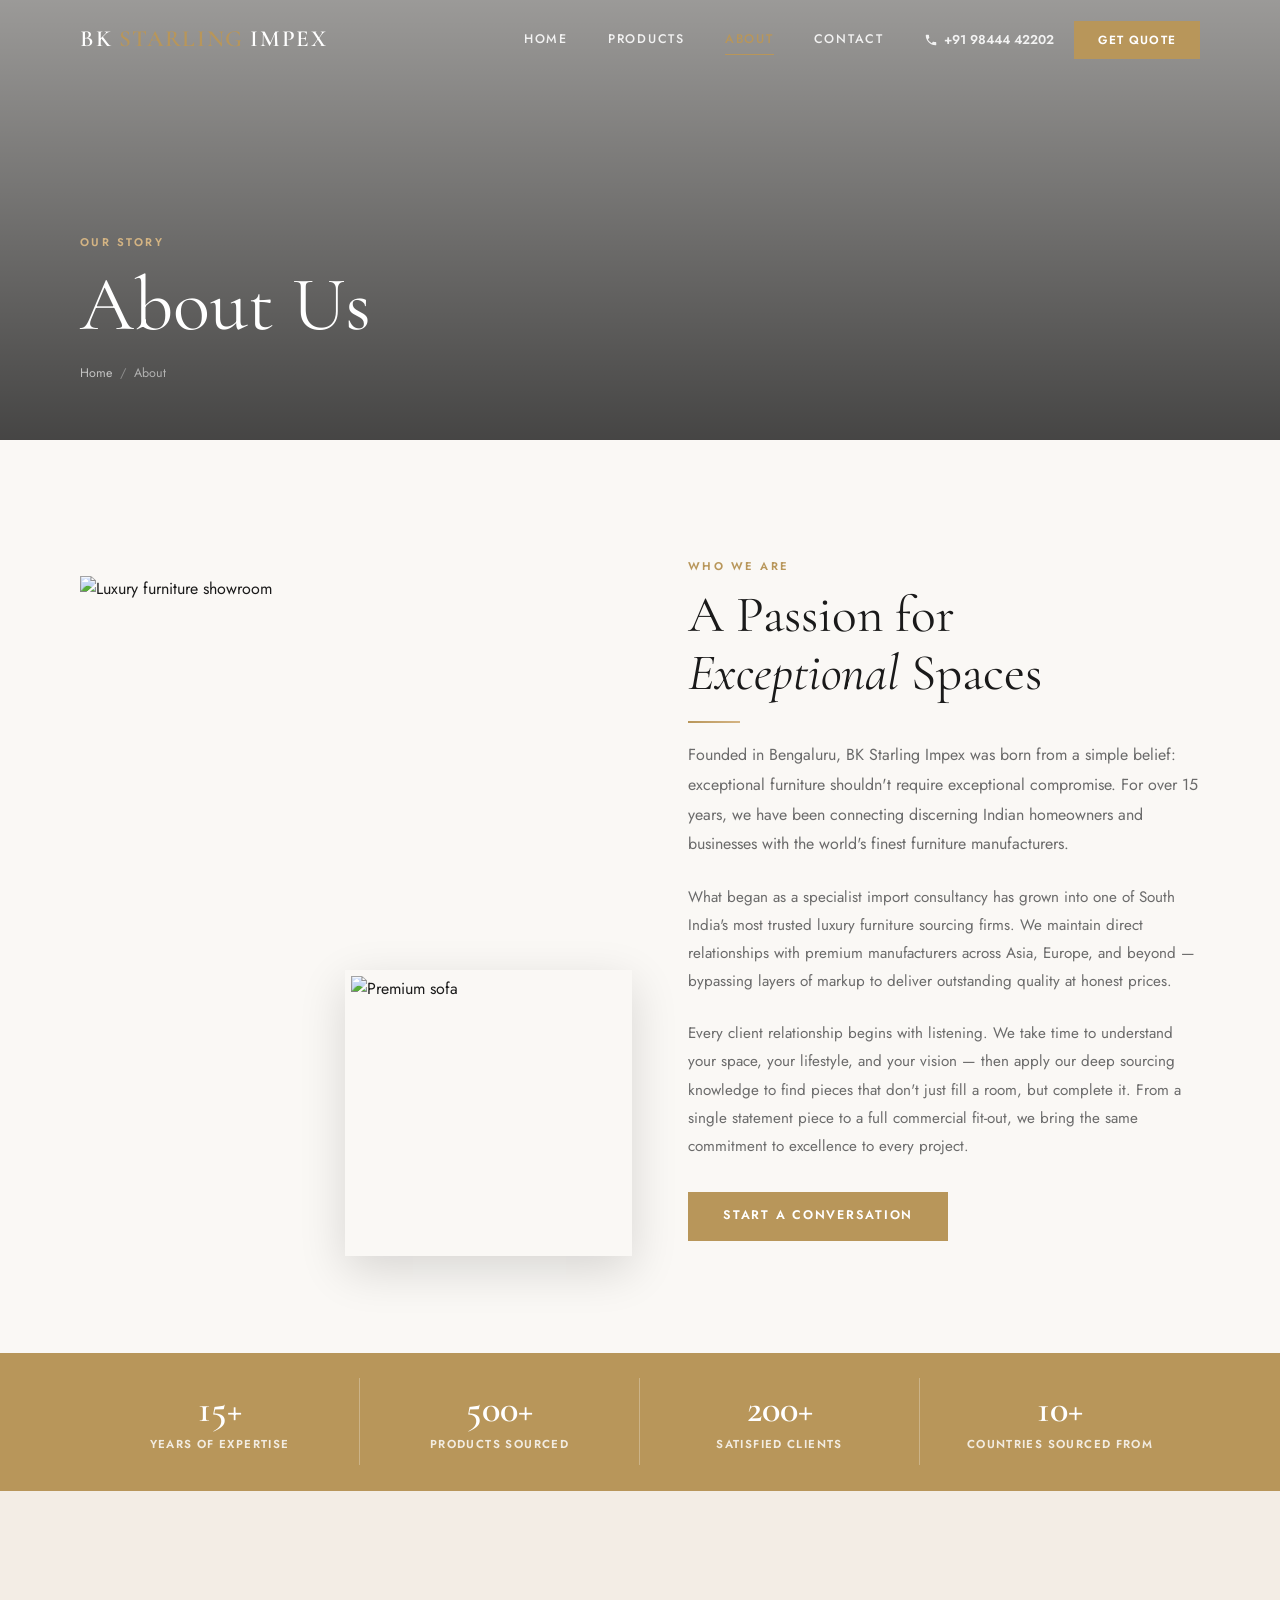
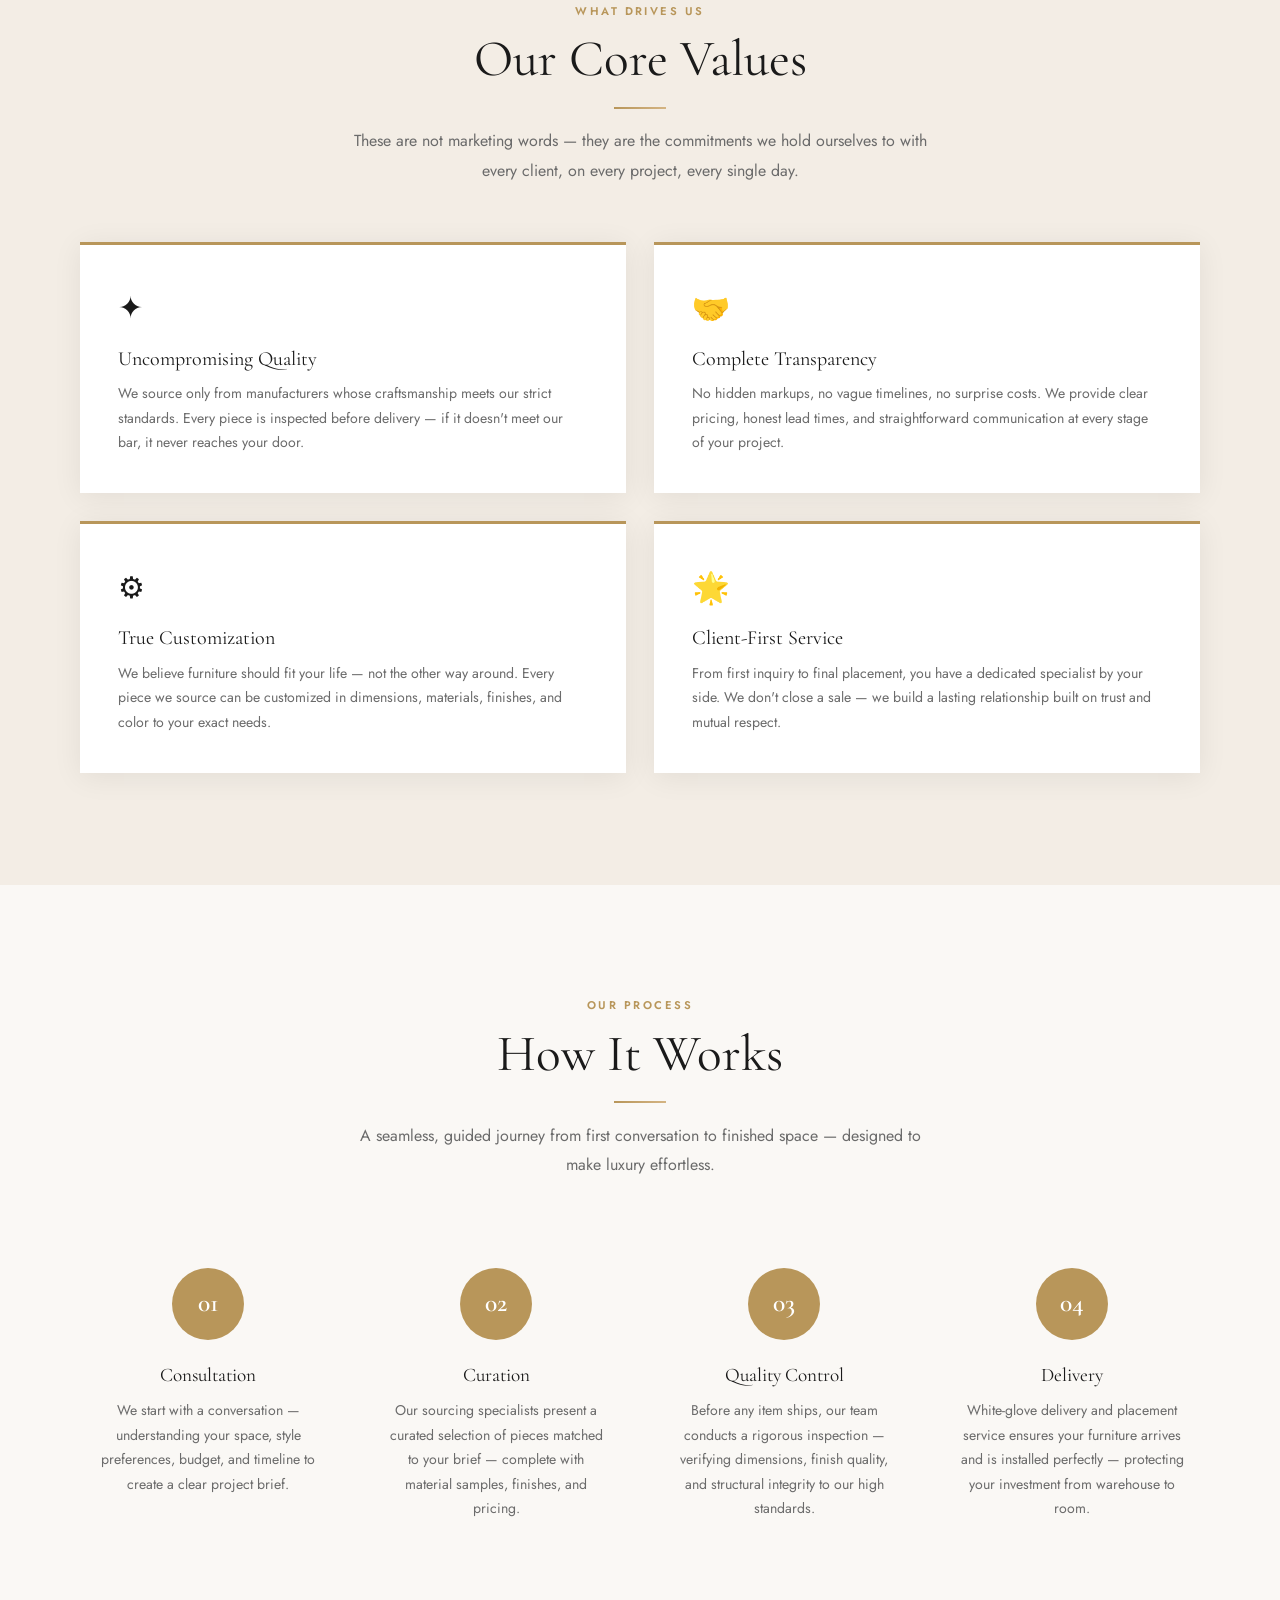
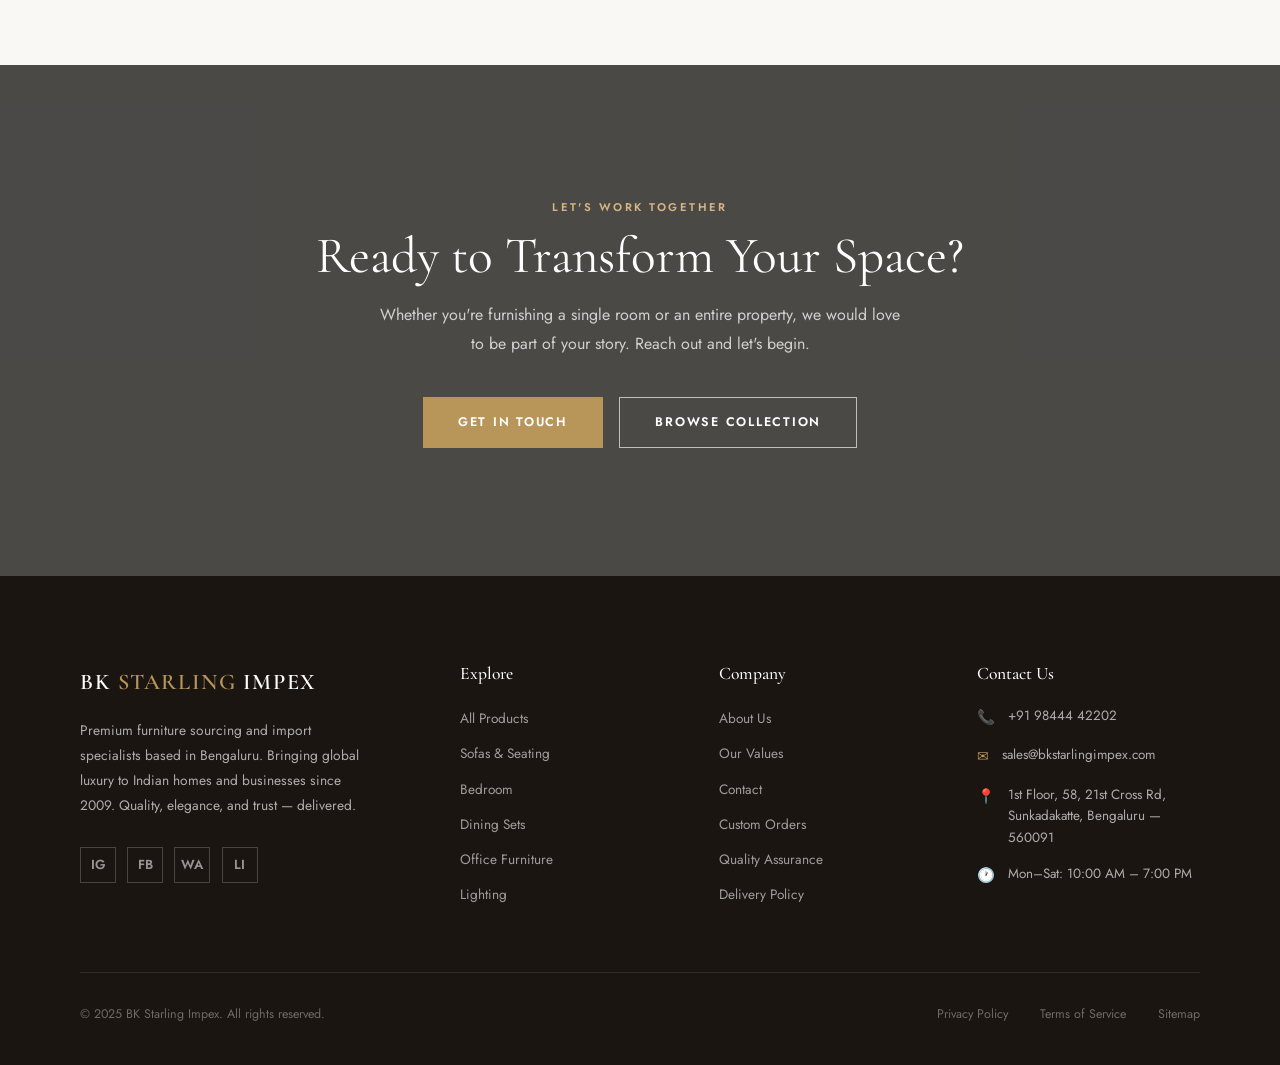
==== about.html @ e8b1f51b "Initial commit: BK Starling Impex luxury furniture website 4-page static site (Home, Products, About" ====
<!DOCTYPE html>
<html lang="en">
<head>
  <meta charset="UTF-8">
  <meta name="viewport" content="width=device-width, initial-scale=1.0">
  <title>About Us — BK Starling Impex</title>
  <meta name="description" content="Learn about BK Starling Impex — Bengaluru's trusted luxury furniture sourcing and import specialists with over 15 years of experience.">
  <link rel="preconnect" href="https://fonts.googleapis.com">
  <link rel="preconnect" href="https://fonts.gstatic.com" crossorigin>
  <link href="https://fonts.googleapis.com/css2?family=Cormorant+Garamond:ital,wght@0,300;0,400;0,500;0,600;0,700;1,300;1,400;1,500&family=Jost:wght@300;400;500;600&display=swap" rel="stylesheet">
  <link rel="stylesheet" href="styles.css">
</head>
<body>

  <!-- ── NAVIGATION ── -->
  <nav class="nav scrolled" id="siteNav">
    <a href="index.html" class="nav-logo">BK <span>Starling</span> Impex</a>
    <div class="nav-links">
      <a href="index.html">Home</a>
      <a href="products.html">Products</a>
      <a href="about.html" class="active">About</a>
      <a href="contact.html">Contact</a>
    </div>
    <div class="nav-contact">
      <div class="nav-phone">
        <svg width="14" height="14" viewBox="0 0 24 24" fill="currentColor"><path d="M6.6 10.8c1.4 2.8 3.8 5.1 6.6 6.6l2.2-2.2c.3-.3.7-.4 1-.2 1.1.4 2.3.6 3.6.6.6 0 1 .4 1 1V20c0 .6-.4 1-1 1-9.4 0-17-7.6-17-17 0-.6.4-1 1-1h3.5c.6 0 1 .4 1 1 0 1.3.2 2.5.6 3.6.1.3 0 .7-.2 1L6.6 10.8z"/></svg>
        +91 98444 42202
      </div>
      <a href="contact.html" class="nav-cta">Get Quote</a>
    </div>
    <button class="hamburger" onclick="openNav()" aria-label="Open menu">
      <span></span><span></span><span></span>
    </button>
  </nav>

  <!-- ── MOBILE NAV ── -->
  <div class="mobile-nav" id="mobileNav">
    <button class="mob-close" onclick="closeNav()">✕</button>
    <nav class="mob-links">
      <a href="index.html" onclick="closeNav()">Home</a>
      <a href="products.html" onclick="closeNav()">Products</a>
      <a href="about.html" onclick="closeNav()">About</a>
      <a href="contact.html" onclick="closeNav()">Contact</a>
    </nav>
    <div class="mob-footer">
      <p>Get in touch</p>
      <a href="tel:+919844442202">+91 98444 42202</a>
      <a href="mailto:sales@bkstarlingimpex.com" style="font-size:1rem">sales@bkstarlingimpex.com</a>
    </div>
  </div>

  <!-- ── PAGE HERO ── -->
  <div class="page-hero">
    <div class="page-hero-bg" style="background-image: url('https://images.unsplash.com/photo-1586023492125-27b2c045efd7?auto=format&fit=crop&w=1920&q=80');"></div>
    <div class="page-hero-overlay"></div>
    <div class="page-hero-inner">
      <span class="section-tag">Our Story</span>
      <h1>About Us</h1>
      <nav class="breadcrumb" aria-label="Breadcrumb">
        <a href="index.html">Home</a>
        <span class="sep">/</span>
        <span>About</span>
      </nav>
    </div>
  </div>

  <!-- ── OUR STORY ── -->
  <section class="section">
    <div class="container">
      <div class="about-split fade-up">
        <div class="img-wrap">
          <img class="img-main" src="https://images.unsplash.com/photo-1618221195710-dd6b41faaea6?auto=format&fit=crop&w=800&q=80" alt="Luxury furniture showroom">
          <img class="img-accent" src="https://images.unsplash.com/photo-1555041469-a586c61ea9bc?auto=format&fit=crop&w=400&q=80" alt="Premium sofa" loading="lazy">
        </div>
        <div>
          <span class="section-tag">Who We Are</span>
          <h2>A Passion for<br><em>Exceptional</em> Spaces</h2>
          <div class="gold-line"></div>
          <p class="section-subtitle" style="max-width:100%; margin-bottom:1.5rem">
            Founded in Bengaluru, BK Starling Impex was born from a simple belief: exceptional furniture shouldn't require exceptional compromise. For over 15 years, we have been connecting discerning Indian homeowners and businesses with the world's finest furniture manufacturers.
          </p>
          <p style="font-size:0.95rem; color:var(--text-light); line-height:1.85; margin-bottom:1.5rem">
            What began as a specialist import consultancy has grown into one of South India's most trusted luxury furniture sourcing firms. We maintain direct relationships with premium manufacturers across Asia, Europe, and beyond — bypassing layers of markup to deliver outstanding quality at honest prices.
          </p>
          <p style="font-size:0.95rem; color:var(--text-light); line-height:1.85; margin-bottom:2rem">
            Every client relationship begins with listening. We take time to understand your space, your lifestyle, and your vision — then apply our deep sourcing knowledge to find pieces that don't just fill a room, but complete it. From a single statement piece to a full commercial fit-out, we bring the same commitment to excellence to every project.
          </p>
          <a href="contact.html" class="btn btn-primary">Start a Conversation</a>
        </div>
      </div>
    </div>
  </section>

  <!-- ── STATS ── -->
  <div class="stats-bar">
    <div class="stat-item"><span class="stat-n">15+</span><span class="stat-l">Years of Expertise</span></div>
    <div class="stat-item"><span class="stat-n">500+</span><span class="stat-l">Products Sourced</span></div>
    <div class="stat-item"><span class="stat-n">200+</span><span class="stat-l">Satisfied Clients</span></div>
    <div class="stat-item"><span class="stat-n">10+</span><span class="stat-l">Countries Sourced From</span></div>
  </div>

  <!-- ── VALUES ── -->
  <section class="section section-alt" id="values">
    <div class="container">
      <div class="section-hdr center fade-up">
        <span class="section-tag">What Drives Us</span>
        <h2>Our Core Values</h2>
        <div class="gold-line center"></div>
        <p class="section-subtitle">These are not marketing words — they are the commitments we hold ourselves to with every client, on every project, every single day.</p>
      </div>
      <div class="values-grid" style="margin-top:2rem">
        <div class="val-card fade-up">
          <div class="val-icon">✦</div>
          <h4 class="val-title">Uncompromising Quality</h4>
          <p class="val-text">We source only from manufacturers whose craftsmanship meets our strict standards. Every piece is inspected before delivery — if it doesn't meet our bar, it never reaches your door.</p>
        </div>
        <div class="val-card fade-up">
          <div class="val-icon">🤝</div>
          <h4 class="val-title">Complete Transparency</h4>
          <p class="val-text">No hidden markups, no vague timelines, no surprise costs. We provide clear pricing, honest lead times, and straightforward communication at every stage of your project.</p>
        </div>
        <div class="val-card fade-up">
          <div class="val-icon">⚙</div>
          <h4 class="val-title">True Customization</h4>
          <p class="val-text">We believe furniture should fit your life — not the other way around. Every piece we source can be customized in dimensions, materials, finishes, and color to your exact needs.</p>
        </div>
        <div class="val-card fade-up">
          <div class="val-icon">🌟</div>
          <h4 class="val-title">Client-First Service</h4>
          <p class="val-text">From first inquiry to final placement, you have a dedicated specialist by your side. We don't close a sale — we build a lasting relationship built on trust and mutual respect.</p>
        </div>
      </div>
    </div>
  </section>

  <!-- ── HOW IT WORKS ── -->
  <section class="section">
    <div class="container">
      <div class="section-hdr center fade-up">
        <span class="section-tag">Our Process</span>
        <h2>How It Works</h2>
        <div class="gold-line center"></div>
        <p class="section-subtitle">A seamless, guided journey from first conversation to finished space — designed to make luxury effortless.</p>
      </div>

      <div style="display:grid; grid-template-columns:repeat(4,1fr); gap:2rem; margin-top:3rem">

        <div class="fade-up" style="text-align:center; padding:2rem 1rem">
          <div style="width:72px;height:72px;background:var(--gold);border-radius:50%;display:flex;align-items:center;justify-content:center;margin:0 auto 1.5rem;font-family:var(--font-h);font-size:1.6rem;font-weight:600;color:var(--white)">01</div>
          <h4 style="font-family:var(--font-h);font-size:1.2rem;margin-bottom:0.75rem">Consultation</h4>
          <p style="font-size:0.88rem;color:var(--text-light);line-height:1.75">We start with a conversation — understanding your space, style preferences, budget, and timeline to create a clear project brief.</p>
        </div>

        <div class="fade-up" style="text-align:center; padding:2rem 1rem">
          <div style="width:72px;height:72px;background:var(--gold);border-radius:50%;display:flex;align-items:center;justify-content:center;margin:0 auto 1.5rem;font-family:var(--font-h);font-size:1.6rem;font-weight:600;color:var(--white)">02</div>
          <h4 style="font-family:var(--font-h);font-size:1.2rem;margin-bottom:0.75rem">Curation</h4>
          <p style="font-size:0.88rem;color:var(--text-light);line-height:1.75">Our sourcing specialists present a curated selection of pieces matched to your brief — complete with material samples, finishes, and pricing.</p>
        </div>

        <div class="fade-up" style="text-align:center; padding:2rem 1rem">
          <div style="width:72px;height:72px;background:var(--gold);border-radius:50%;display:flex;align-items:center;justify-content:center;margin:0 auto 1.5rem;font-family:var(--font-h);font-size:1.6rem;font-weight:600;color:var(--white)">03</div>
          <h4 style="font-family:var(--font-h);font-size:1.2rem;margin-bottom:0.75rem">Quality Control</h4>
          <p style="font-size:0.88rem;color:var(--text-light);line-height:1.75">Before any item ships, our team conducts a rigorous inspection — verifying dimensions, finish quality, and structural integrity to our high standards.</p>
        </div>

        <div class="fade-up" style="text-align:center; padding:2rem 1rem">
          <div style="width:72px;height:72px;background:var(--gold);border-radius:50%;display:flex;align-items:center;justify-content:center;margin:0 auto 1.5rem;font-family:var(--font-h);font-size:1.6rem;font-weight:600;color:var(--white)">04</div>
          <h4 style="font-family:var(--font-h);font-size:1.2rem;margin-bottom:0.75rem">Delivery</h4>
          <p style="font-size:0.88rem;color:var(--text-light);line-height:1.75">White-glove delivery and placement service ensures your furniture arrives and is installed perfectly — protecting your investment from warehouse to room.</p>
        </div>

      </div>
    </div>
  </section>

  <!-- ── CTA BANNER ── -->
  <div class="cta-banner" style="background-image: url('https://images.unsplash.com/photo-1600210492493-0946911123ea?auto=format&fit=crop&w=1920&q=80');">
    <span class="section-tag" style="color:var(--gold-light)">Let's Work Together</span>
    <h2>Ready to Transform Your Space?</h2>
    <p>Whether you're furnishing a single room or an entire property, we would love to be part of your story. Reach out and let's begin.</p>
    <div class="cta-btns">
      <a href="contact.html" class="btn btn-primary">Get in Touch</a>
      <a href="products.html" class="btn btn-outline">Browse Collection</a>
    </div>
  </div>

  <!-- ── FOOTER ── -->
  <footer class="footer">
    <div class="footer-grid">
      <div>
        <span class="footer-logo">BK <span>Starling</span> Impex</span>
        <p class="footer-about">Premium furniture sourcing and import specialists based in Bengaluru. Bringing global luxury to Indian homes and businesses since 2009. Quality, elegance, and trust — delivered.</p>
        <div class="socials">
          <a class="s-link" href="#" aria-label="Instagram">IG</a>
          <a class="s-link" href="#" aria-label="Facebook">FB</a>
          <a class="s-link" href="#" aria-label="WhatsApp">WA</a>
          <a class="s-link" href="#" aria-label="LinkedIn">LI</a>
        </div>
      </div>
      <div>
        <h4 class="footer-heading">Explore</h4>
        <ul class="footer-links">
          <li><a href="products.html">All Products</a></li>
          <li><a href="products.html">Sofas & Seating</a></li>
          <li><a href="products.html">Bedroom</a></li>
          <li><a href="products.html">Dining Sets</a></li>
          <li><a href="products.html">Office Furniture</a></li>
          <li><a href="products.html">Lighting</a></li>
        </ul>
      </div>
      <div>
        <h4 class="footer-heading">Company</h4>
        <ul class="footer-links">
          <li><a href="about.html">About Us</a></li>
          <li><a href="about.html#values">Our Values</a></li>
          <li><a href="contact.html">Contact</a></li>
          <li><a href="#">Custom Orders</a></li>
          <li><a href="#">Quality Assurance</a></li>
          <li><a href="#">Delivery Policy</a></li>
        </ul>
      </div>
      <div>
        <h4 class="footer-heading">Contact Us</h4>
        <div class="foot-c"><span class="foot-c-icon">📞</span><a href="tel:+919844442202">+91 98444 42202</a></div>
        <div class="foot-c"><span class="foot-c-icon">✉</span><a href="mailto:sales@bkstarlingimpex.com">sales@bkstarlingimpex.com</a></div>
        <div class="foot-c"><span class="foot-c-icon">📍</span><span>1st Floor, 58, 21st Cross Rd,<br>Sunkadakatte, Bengaluru — 560091</span></div>
        <div class="foot-c"><span class="foot-c-icon">🕐</span><span>Mon–Sat: 10:00 AM – 7:00 PM</span></div>
      </div>
    </div>
    <div class="footer-bot">
      <span class="footer-copy">© 2025 BK Starling Impex. All rights reserved.</span>
      <div class="footer-legal">
        <a href="#">Privacy Policy</a>
        <a href="#">Terms of Service</a>
        <a href="#">Sitemap</a>
      </div>
    </div>
  </footer>

  <script src="scripts.js"></script>
</body>
</html>
---- styles.css ----
/* ============================================================
   BK STARLING IMPEX — Luxury Furniture
   White & Champagne Palette
   ============================================================ */

@import url('https://fonts.googleapis.com/css2?family=Cormorant+Garamond:ital,wght@0,300;0,400;0,500;0,600;0,700;1,300;1,400;1,500&family=Jost:wght@300;400;500;600&display=swap');

/* ── Variables ─────────────────────────────────────── */
:root {
  --bg:          #faf8f5;
  --white:       #ffffff;
  --gold:        #b8965a;
  --gold-dark:   #9a7a3d;
  --gold-light:  #d4b483;
  --gold-pale:   #f0e6d3;
  --text:        #1a1a1a;
  --text-light:  #6b6b6b;
  --text-muted:  #9a9a9a;
  --border:      #e8e0d5;
  --section-alt: #f3ede5;
  --dark:        #1a1510;
  --nav-h:       80px;

  --font-h: 'Cormorant Garamond', Georgia, serif;
  --font-b: 'Jost', sans-serif;

  --shadow:       0 4px 28px rgba(0,0,0,0.07);
  --shadow-hover: 0 14px 44px rgba(0,0,0,0.14);
  --t:            all 0.3s ease;
}

/* ── Reset ─────────────────────────────────────────── */
*, *::before, *::after { box-sizing: border-box; margin: 0; padding: 0; }
html { scroll-behavior: smooth; }
body { font-family: var(--font-b); background: var(--bg); color: var(--text); line-height: 1.6; overflow-x: hidden; }
img  { max-width: 100%; display: block; }
a    { text-decoration: none; color: inherit; }
ul   { list-style: none; }
button { cursor: pointer; border: none; background: none; }

/* ── Typography ────────────────────────────────────── */
h1, h2, h3, h4 { font-family: var(--font-h); font-weight: 400; line-height: 1.15; }
h1 { font-size: clamp(2.6rem, 6vw, 5.2rem); }
h2 { font-size: clamp(2rem, 4vw, 3.6rem); }
h3 { font-size: clamp(1.5rem, 2.5vw, 2.2rem); }
h4 { font-size: clamp(1.1rem, 2vw, 1.4rem); }

.section-tag {
  display: inline-block;
  font-family: var(--font-b);
  font-size: 0.7rem;
  font-weight: 600;
  letter-spacing: 0.22em;
  text-transform: uppercase;
  color: var(--gold);
  margin-bottom: 0.6rem;
}

.section-subtitle {
  font-size: 1rem;
  color: var(--text-light);
  max-width: 580px;
  line-height: 1.85;
}

.gold-line {
  width: 52px;
  height: 2px;
  background: linear-gradient(90deg, var(--gold), var(--gold-light));
  margin: 1.1rem 0;
}
.gold-line.center { margin-left: auto; margin-right: auto; }

/* ── Buttons ───────────────────────────────────────── */
.btn {
  display: inline-flex;
  align-items: center;
  gap: 0.5rem;
  padding: 0.9rem 2.2rem;
  font-family: var(--font-b);
  font-size: 0.78rem;
  font-weight: 600;
  letter-spacing: 0.14em;
  text-transform: uppercase;
  transition: var(--t);
  border: none;
  white-space: nowrap;
}

.btn-primary   { background: var(--gold); color: var(--white); }
.btn-primary:hover { background: var(--gold-dark); transform: translateY(-2px); box-shadow: 0 8px 26px rgba(184,150,90,.38); }

.btn-outline   { background: transparent; color: var(--white); border: 1px solid rgba(255,255,255,.65); }
.btn-outline:hover { background: rgba(255,255,255,.12); border-color: var(--white); }

.btn-outline-dark { background: transparent; color: var(--gold); border: 1px solid var(--gold); }
.btn-outline-dark:hover { background: var(--gold); color: var(--white); }

/* ── Navigation ────────────────────────────────────── */
.nav {
  position: fixed;
  top: 0; left: 0; right: 0;
  z-index: 1000;
  height: var(--nav-h);
  display: flex;
  align-items: center;
  padding: 0 5rem;
  transition: var(--t);
}

.nav.hero-nav  { background: transparent; }
.nav.scrolled  {
  background: rgba(250,248,245,.96);
  backdrop-filter: blur(14px);
  box-shadow: 0 2px 22px rgba(0,0,0,.07);
}

.nav-logo {
  font-family: var(--font-h);
  font-size: 1.45rem;
  font-weight: 600;
  letter-spacing: 0.07em;
  text-transform: uppercase;
  color: var(--white);
  flex: 1;
  transition: var(--t);
}
.nav-logo span { color: var(--gold); }
.nav.scrolled .nav-logo { color: var(--text); }

.nav-links {
  display: flex;
  align-items: center;
  gap: 2.5rem;
}

.nav-links a {
  font-size: 0.78rem;
  font-weight: 500;
  letter-spacing: 0.14em;
  text-transform: uppercase;
  color: rgba(255,255,255,.88);
  position: relative;
  transition: var(--t);
}
.nav.scrolled .nav-links a { color: var(--text-light); }
.nav-links a::after {
  content: '';
  position: absolute;
  bottom: -5px; left: 0;
  width: 0; height: 1px;
  background: var(--gold);
  transition: width 0.3s ease;
}
.nav-links a:hover::after, .nav-links a.active::after { width: 100%; }
.nav-links a:hover, .nav-links a.active { color: var(--gold); }

.nav-contact {
  display: flex;
  align-items: center;
  gap: 1.25rem;
  margin-left: 2.5rem;
}

.nav-phone {
  font-size: 0.8rem;
  font-weight: 600;
  color: rgba(255,255,255,.88);
  display: flex;
  align-items: center;
  gap: 0.4rem;
  transition: var(--t);
}
.nav.scrolled .nav-phone { color: var(--text); }

.nav-cta {
  padding: 0.6rem 1.5rem;
  background: var(--gold);
  color: var(--white) !important;
  font-size: 0.74rem;
  font-weight: 600;
  letter-spacing: 0.1em;
  text-transform: uppercase;
  transition: var(--t);
}
.nav-cta:hover { background: var(--gold-dark) !important; transform: translateY(-1px); }
.nav-cta::after { display: none !important; }

.hamburger {
  display: none;
  flex-direction: column;
  gap: 5px;
  padding: 4px;
}
.hamburger span { display: block; width: 24px; height: 2px; background: var(--white); transition: var(--t); }
.nav.scrolled .hamburger span { background: var(--text); }

/* ── Mobile Nav ────────────────────────────────────── */
.mobile-nav {
  position: fixed;
  inset: 0;
  z-index: 1001;
  background: var(--white);
  padding: 2rem;
  display: flex;
  flex-direction: column;
  transform: translateX(100%);
  transition: transform 0.35s cubic-bezier(0.4,0,0.2,1);
}
.mobile-nav.open { transform: translateX(0); }

.mob-close {
  align-self: flex-end;
  font-size: 1.5rem;
  color: var(--text);
  padding: 0.5rem;
  line-height: 1;
}

.mob-links {
  margin-top: 2.5rem;
}
.mob-links a {
  display: block;
  font-family: var(--font-h);
  font-size: 2.2rem;
  color: var(--text);
  padding: 0.9rem 0;
  border-bottom: 1px solid var(--border);
  transition: var(--t);
}
.mob-links a:hover { color: var(--gold); padding-left: 0.5rem; }

.mob-footer {
  margin-top: auto;
  padding-top: 2rem;
  border-top: 2px solid var(--gold);
}
.mob-footer p { font-size: 0.75rem; letter-spacing: 0.12em; text-transform: uppercase; color: var(--text-muted); margin-bottom: 0.5rem; }
.mob-footer a { display: block; font-family: var(--font-h); font-size: 1.3rem; color: var(--gold); }

/* ── Hero ──────────────────────────────────────────── */
.hero {
  position: relative;
  height: 100vh;
  min-height: 700px;
  display: flex;
  align-items: center;
  overflow: hidden;
}

.hero-bg {
  position: absolute;
  inset: 0;
  background-size: cover;
  background-position: center;
  transform: scale(1.08);
  will-change: transform;
}

.hero-overlay {
  position: absolute;
  inset: 0;
  background: linear-gradient(130deg, rgba(8,6,4,.68) 0%, rgba(20,16,10,.44) 55%, rgba(0,0,0,.18) 100%);
}

.hero-content {
  position: relative;
  z-index: 2;
  padding: 0 5rem;
  max-width: 820px;
}

.hero-eyebrow {
  display: inline-block;
  font-size: 0.72rem;
  font-weight: 600;
  letter-spacing: 0.26em;
  text-transform: uppercase;
  color: var(--gold-light);
  margin-bottom: 1.1rem;
  opacity: 0;
  animation: fadeUp 0.9s ease 0.3s forwards;
}

.hero-title {
  color: var(--white);
  margin-bottom: 1.3rem;
  opacity: 0;
  animation: fadeUp 0.9s ease 0.5s forwards;
}
.hero-title em { font-style: italic; color: var(--gold-light); }

.hero-sub {
  font-size: 1.05rem;
  color: rgba(255,255,255,.78);
  max-width: 500px;
  line-height: 1.9;
  margin-bottom: 2.4rem;
  opacity: 0;
  animation: fadeUp 0.9s ease 0.7s forwards;
}

.hero-btns {
  display: flex;
  gap: 1rem;
  flex-wrap: wrap;
  opacity: 0;
  animation: fadeUp 0.9s ease 0.9s forwards;
}

.hero-scroll-hint {
  position: absolute;
  bottom: 2.2rem;
  left: 50%;
  transform: translateX(-50%);
  z-index: 2;
  display: flex;
  flex-direction: column;
  align-items: center;
  gap: 0.4rem;
  color: rgba(255,255,255,.5);
  font-size: 0.65rem;
  letter-spacing: 0.18em;
  text-transform: uppercase;
  animation: pulse 2s infinite;
}
.hero-scroll-hint::before {
  content: '';
  width: 1px;
  height: 38px;
  background: linear-gradient(to bottom, transparent, rgba(255,255,255,.45));
}

/* ── Stats Bar ─────────────────────────────────────── */
.stats-bar {
  background: var(--gold);
  padding: 1.6rem 5rem;
  display: grid;
  grid-template-columns: repeat(4, 1fr);
}

.stat-item {
  text-align: center;
  padding: 0.6rem 1rem;
  border-right: 1px solid rgba(255,255,255,.28);
}
.stat-item:last-child { border-right: none; }

.stat-n {
  display: block;
  font-family: var(--font-h);
  font-size: 2.4rem;
  font-weight: 600;
  color: var(--white);
  line-height: 1.1;
}
.stat-l {
  font-size: 0.72rem;
  font-weight: 600;
  letter-spacing: 0.12em;
  text-transform: uppercase;
  color: rgba(255,255,255,.82);
}

/* ── Section Shell ─────────────────────────────────── */
.section { padding: 7rem 5rem; }
.section-alt { background: var(--section-alt); }
.container { max-width: 1340px; margin: 0 auto; }

.section-hdr { margin-bottom: 3.5rem; }
.section-hdr.center { text-align: center; display: flex; flex-direction: column; align-items: center; }
.section-hdr.spread { display: flex; justify-content: space-between; align-items: flex-end; flex-wrap: wrap; gap: 1.5rem; }

/* ── Features ──────────────────────────────────────── */
.features-grid {
  display: grid;
  grid-template-columns: repeat(4, 1fr);
  gap: 1.75rem;
}

.feat-card {
  background: var(--white);
  padding: 2.6rem 2rem;
  border-bottom: 3px solid transparent;
  box-shadow: var(--shadow);
  transition: var(--t);
}
.feat-card:hover { border-bottom-color: var(--gold); transform: translateY(-6px); box-shadow: var(--shadow-hover); }

.feat-icon {
  width: 56px; height: 56px;
  background: var(--gold-pale);
  border-radius: 50%;
  display: flex; align-items: center; justify-content: center;
  font-size: 1.4rem;
  margin-bottom: 1.5rem;
  transition: var(--t);
}
.feat-card:hover .feat-icon { background: var(--gold); }

.feat-title { font-family: var(--font-h); font-size: 1.2rem; margin-bottom: 0.7rem; }
.feat-text  { font-size: 0.88rem; color: var(--text-light); line-height: 1.75; }

/* ── Category Cards ────────────────────────────────── */
.cat-grid {
  display: grid;
  grid-template-columns: repeat(4, 1fr);
  gap: 1.4rem;
}
.cat-grid.full-12 { grid-template-columns: repeat(4, 1fr); }

.cat-card {
  position: relative;
  overflow: hidden;
  cursor: pointer;
  aspect-ratio: 3/4;
}
.cat-card img {
  width: 100%; height: 100%;
  object-fit: cover;
  transition: transform 0.65s ease;
}
.cat-card:hover img { transform: scale(1.09); }

.cat-overlay {
  position: absolute; inset: 0;
  background: linear-gradient(to top, rgba(0,0,0,.76) 0%, rgba(0,0,0,.1) 55%, transparent 100%);
  display: flex; flex-direction: column; justify-content: flex-end;
  padding: 1.8rem 1.5rem;
  transition: var(--t);
}
.cat-card:hover .cat-overlay { background: linear-gradient(to top, rgba(0,0,0,.88) 0%, rgba(0,0,0,.32) 60%, transparent 100%); }

.cat-name  { font-family: var(--font-h); font-size: 1.3rem; color: var(--white); margin-bottom: 0.25rem; }
.cat-arrow {
  font-size: 0.72rem; letter-spacing: 0.12em; text-transform: uppercase;
  color: var(--gold-light);
  opacity: 0; transform: translateY(7px); transition: all 0.3s ease;
}
.cat-card:hover .cat-arrow { opacity: 1; transform: translateY(0); }

/* ── Services (Alternating) ────────────────────────── */
.svc-block {
  display: grid;
  grid-template-columns: 1fr 1fr;
  min-height: 500px;
}
.svc-block.flip { direction: rtl; }
.svc-block.flip > * { direction: ltr; }

.svc-img { overflow: hidden; }
.svc-img img { width: 100%; height: 100%; object-fit: cover; transition: transform 0.6s ease; }
.svc-block:hover .svc-img img { transform: scale(1.04); }

.svc-body {
  background: var(--white);
  padding: 5rem 4.5rem;
  display: flex; flex-direction: column; justify-content: center;
}
.svc-num { font-family: var(--font-h); font-size: 4.5rem; font-weight: 700; color: var(--border); line-height: 1; margin-bottom: 1rem; }

/* ── Product Cards ─────────────────────────────────── */
.prod-grid {
  display: grid;
  grid-template-columns: repeat(4, 1fr);
  gap: 1.75rem;
}

.prod-card {
  background: var(--white);
  box-shadow: var(--shadow);
  overflow: hidden;
  transition: var(--t);
  cursor: pointer;
}
.prod-card:hover { transform: translateY(-6px); box-shadow: var(--shadow-hover); }

.prod-img {
  aspect-ratio: 4/3;
  overflow: hidden;
  position: relative;
}
.prod-img img { width: 100%; height: 100%; object-fit: cover; transition: transform 0.5s ease; }
.prod-card:hover .prod-img img { transform: scale(1.08); }

.prod-badge {
  position: absolute; top: 1rem; left: 1rem;
  padding: 0.28rem 0.7rem;
  background: var(--gold); color: var(--white);
  font-size: 0.66rem; font-weight: 600; letter-spacing: 0.1em; text-transform: uppercase;
}

.prod-info { padding: 1.2rem 1.4rem 1.6rem; }
.prod-cat  { font-size: 0.68rem; letter-spacing: 0.16em; text-transform: uppercase; color: var(--gold); font-weight: 600; margin-bottom: 0.4rem; }
.prod-name { font-family: var(--font-h); font-size: 1.12rem; margin-bottom: 0.4rem; line-height: 1.3; }
.prod-desc { font-size: 0.82rem; color: var(--text-light); margin-bottom: 0.8rem; line-height: 1.6; }
.prod-cta  { font-size: 0.72rem; letter-spacing: 0.12em; text-transform: uppercase; color: var(--gold); font-weight: 600; }
.prod-card:hover .prod-cta { text-decoration: underline; }

/* ── Testimonials ──────────────────────────────────── */
.testi-grid {
  display: grid;
  grid-template-columns: repeat(3, 1fr);
  gap: 2rem;
}

.testi-card {
  background: var(--white);
  padding: 2.5rem;
  box-shadow: var(--shadow);
  position: relative;
  transition: var(--t);
}
.testi-card:hover { transform: translateY(-4px); box-shadow: var(--shadow-hover); }
.testi-card::before {
  content: '\201C';
  position: absolute;
  top: 1.2rem; right: 1.8rem;
  font-family: var(--font-h);
  font-size: 5.5rem;
  color: var(--border);
  line-height: 1;
}

.testi-stars { display: flex; gap: 3px; margin-bottom: 1rem; }
.star { color: var(--gold); font-size: 0.85rem; }
.testi-text { font-size: 0.93rem; color: var(--text-light); line-height: 1.85; margin-bottom: 1.8rem; font-style: italic; }

.testi-author { display: flex; align-items: center; gap: 1rem; }
.testi-avatar { width: 48px; height: 48px; border-radius: 50%; object-fit: cover; border: 2px solid var(--gold-light); }
.testi-name   { font-family: var(--font-h); font-size: 1.05rem; font-weight: 600; }
.testi-loc    { font-size: 0.73rem; color: var(--text-muted); letter-spacing: 0.05em; }

/* ── CTA Banner ────────────────────────────────────── */
.cta-banner {
  position: relative;
  padding: 8rem 5rem;
  background-size: cover;
  background-position: center;
  text-align: center;
  overflow: hidden;
}
.cta-banner::before { content: ''; position: absolute; inset: 0; background: rgba(8,6,4,.72); }
.cta-banner > * { position: relative; z-index: 1; }
.cta-banner h2 { color: var(--white); margin-bottom: 0.9rem; }
.cta-banner p  { color: rgba(255,255,255,.74); max-width: 520px; margin: 0 auto 2.4rem; line-height: 1.85; }
.cta-btns { display: flex; gap: 1rem; justify-content: center; flex-wrap: wrap; }

/* ── Page Hero (inner pages) ───────────────────────── */
.page-hero {
  padding-top: var(--nav-h);
  height: 440px;
  position: relative;
  display: flex;
  align-items: flex-end;
  overflow: hidden;
}
.page-hero-bg { position: absolute; inset: 0; background-size: cover; background-position: center; }
.page-hero-overlay { position: absolute; inset: 0; background: linear-gradient(to top, rgba(0,0,0,.72) 0%, rgba(0,0,0,.38) 100%); }
.page-hero-inner { position: relative; z-index: 2; padding: 3.5rem 5rem; }
.page-hero-inner .section-tag { color: var(--gold-light); }
.page-hero-inner h1 { color: var(--white); }

.breadcrumb { display: flex; gap: 0.5rem; margin-top: 0.9rem; font-size: 0.78rem; color: rgba(255,255,255,.55); }
.breadcrumb a { color: rgba(255,255,255,.65); transition: var(--t); }
.breadcrumb a:hover { color: var(--gold-light); }
.breadcrumb .sep { color: rgba(255,255,255,.35); }

/* ── About Page ────────────────────────────────────── */
.about-split { display: grid; grid-template-columns: 1fr 1fr; gap: 6rem; align-items: center; }

.img-wrap { position: relative; }
.img-main { width: 100%; aspect-ratio: 4/5; object-fit: cover; }
.img-accent {
  position: absolute;
  bottom: -2.5rem; right: -2.5rem;
  width: 56%;
  aspect-ratio: 1;
  object-fit: cover;
  border: 6px solid var(--bg);
  box-shadow: var(--shadow-hover);
}

.values-grid { display: grid; grid-template-columns: 1fr 1fr; gap: 1.75rem; }
.val-card {
  padding: 2.4rem;
  background: var(--white);
  box-shadow: var(--shadow);
  border-top: 3px solid var(--gold);
  transition: var(--t);
}
.val-card:hover { transform: translateY(-4px); box-shadow: var(--shadow-hover); }
.val-icon  { font-size: 1.9rem; margin-bottom: 1rem; }
.val-title { font-family: var(--font-h); font-size: 1.25rem; margin-bottom: 0.65rem; }
.val-text  { font-size: 0.88rem; color: var(--text-light); line-height: 1.75; }

.team-grid { display: grid; grid-template-columns: repeat(3, 1fr); gap: 2rem; }
.team-card { text-align: center; }
.team-img  { width: 100%; aspect-ratio: 1; object-fit: cover; margin-bottom: 1.25rem; filter: grayscale(0.2); transition: var(--t); }
.team-card:hover .team-img { filter: grayscale(0); }
.team-name { font-family: var(--font-h); font-size: 1.3rem; margin-bottom: 0.25rem; }
.team-role { font-size: 0.75rem; letter-spacing: 0.14em; text-transform: uppercase; color: var(--gold); }

/* ── Contact Page ──────────────────────────────────── */
.contact-wrap { display: grid; grid-template-columns: 1fr 1.25fr; gap: 5rem; }

.c-info-item { display: flex; gap: 1.2rem; align-items: flex-start; margin-bottom: 1.9rem; }
.c-icon {
  width: 48px; height: 48px;
  background: var(--gold); color: var(--white);
  display: flex; align-items: center; justify-content: center;
  font-size: 1.1rem; flex-shrink: 0;
}
.c-label { font-family: var(--font-h); font-size: 1rem; margin-bottom: 0.28rem; }
.c-val   { font-size: 0.88rem; color: var(--text-light); line-height: 1.65; }
.c-val a { color: var(--gold); transition: var(--t); }
.c-val a:hover { color: var(--gold-dark); }

.c-form { background: var(--white); padding: 3.5rem; box-shadow: var(--shadow); }
.c-form h3 { font-family: var(--font-h); font-size: 2rem; margin-bottom: 0.4rem; }
.c-form p  { font-size: 0.9rem; color: var(--text-light); margin-bottom: 2rem; }

.form-row { display: grid; grid-template-columns: 1fr 1fr; gap: 1.25rem; }
.field { display: flex; flex-direction: column; gap: 0.45rem; margin-bottom: 1.3rem; }
.field label { font-size: 0.72rem; font-weight: 600; letter-spacing: 0.12em; text-transform: uppercase; color: var(--text); }
.field input, .field select, .field textarea {
  padding: 0.88rem 1rem;
  border: 1px solid var(--border);
  background: var(--bg);
  font-family: var(--font-b);
  font-size: 0.9rem;
  color: var(--text);
  outline: none;
  transition: var(--t);
  -webkit-appearance: none;
}
.field input:focus, .field select:focus, .field textarea:focus {
  border-color: var(--gold);
  background: var(--white);
}
.field textarea { resize: vertical; min-height: 120px; }
.field.wide { grid-column: 1 / -1; }

.map-wrap { margin-top: 5rem; height: 400px; overflow: hidden; }
.map-wrap iframe { width: 100%; height: 100%; border: 0; filter: grayscale(0.25) contrast(0.95); }

/* ── Product Filter Tabs ───────────────────────────── */
.filter-bar {
  display: flex;
  gap: 0;
  border-bottom: 2px solid var(--border);
  margin-bottom: 3rem;
  flex-wrap: wrap;
}
.filter-btn {
  padding: 0.85rem 1.75rem;
  font-family: var(--font-b);
  font-size: 0.78rem;
  font-weight: 600;
  letter-spacing: 0.12em;
  text-transform: uppercase;
  color: var(--text-light);
  background: none;
  border: none;
  border-bottom: 2px solid transparent;
  margin-bottom: -2px;
  transition: var(--t);
  cursor: pointer;
}
.filter-btn:hover  { color: var(--gold); }
.filter-btn.active { color: var(--gold); border-bottom-color: var(--gold); }

/* ── Footer ────────────────────────────────────────── */
.footer {
  background: var(--dark);
  color: rgba(255,255,255,.65);
  padding: 5.5rem 5rem 2.5rem;
}

.footer-grid {
  display: grid;
  grid-template-columns: 1.6fr 1fr 1fr 1.1fr;
  gap: 3.5rem;
  margin-bottom: 3.5rem;
}

.footer-logo {
  font-family: var(--font-h);
  font-size: 1.4rem;
  font-weight: 600;
  letter-spacing: 0.07em;
  text-transform: uppercase;
  color: var(--white);
  display: block;
  margin-bottom: 1.1rem;
}
.footer-logo span { color: var(--gold); }

.footer-about { font-size: 0.86rem; line-height: 1.82; margin-bottom: 1.8rem; max-width: 290px; }

.socials { display: flex; gap: 0.7rem; }
.s-link {
  width: 36px; height: 36px;
  border: 1px solid rgba(255,255,255,.2);
  display: flex; align-items: center; justify-content: center;
  font-size: 0.82rem;
  color: rgba(255,255,255,.55);
  transition: var(--t);
  font-family: var(--font-b);
  font-weight: 600;
}
.s-link:hover { background: var(--gold); border-color: var(--gold); color: var(--white); }

.footer-heading { font-family: var(--font-h); font-size: 1.1rem; font-weight: 500; color: var(--white); margin-bottom: 1.3rem; }

.footer-links li { margin-bottom: 0.6rem; }
.footer-links a { font-size: 0.85rem; color: rgba(255,255,255,.58); transition: var(--t); }
.footer-links a:hover { color: var(--gold-light); padding-left: 7px; }

.foot-c { display: flex; gap: 0.8rem; align-items: flex-start; margin-bottom: 0.95rem; font-size: 0.84rem; }
.foot-c-icon { color: var(--gold); flex-shrink: 0; font-size: 0.9rem; margin-top: 1px; }
.foot-c a { color: rgba(255,255,255,.65); transition: var(--t); }
.foot-c a:hover { color: var(--gold-light); }

.footer-bot {
  border-top: 1px solid rgba(255,255,255,.1);
  padding-top: 2rem;
  display: flex;
  justify-content: space-between;
  align-items: center;
  flex-wrap: wrap;
  gap: 1rem;
}
.footer-copy { font-size: 0.78rem; color: rgba(255,255,255,.36); }
.footer-legal { display: flex; gap: 2rem; }
.footer-legal a { font-size: 0.78rem; color: rgba(255,255,255,.36); transition: var(--t); }
.footer-legal a:hover { color: var(--gold-light); }

/* ── Animations ────────────────────────────────────── */
@keyframes fadeUp {
  from { opacity: 0; transform: translateY(26px); }
  to   { opacity: 1; transform: translateY(0); }
}
@keyframes pulse {
  0%, 100% { transform: translateX(-50%) translateY(0); opacity: .5; }
  50%       { transform: translateX(-50%) translateY(-10px); opacity: 1; }
}

.fade-up { opacity: 0; transform: translateY(34px); transition: opacity 0.75s ease, transform 0.75s ease; }
.fade-up.visible { opacity: 1; transform: translateY(0); }
.fade-up:nth-child(2) { transition-delay: 0.1s; }
.fade-up:nth-child(3) { transition-delay: 0.2s; }
.fade-up:nth-child(4) { transition-delay: 0.3s; }

/* ── Divider ───────────────────────────────────────── */
.hr-gold { border: none; height: 1px; background: linear-gradient(90deg, transparent, var(--gold), transparent); margin: 0; }

/* ── Responsive ────────────────────────────────────── */
@media (max-width: 1100px) {
  .nav { padding: 0 2.5rem; }
  .section { padding: 5.5rem 2.5rem; }
  .hero-content { padding: 0 2.5rem; }
  .stats-bar { padding: 1.5rem 2.5rem; }
  .features-grid { grid-template-columns: repeat(2, 1fr); }
  .prod-grid { grid-template-columns: repeat(2, 1fr); }
  .footer { padding: 4.5rem 2.5rem 2rem; }
  .footer-grid { grid-template-columns: 1fr 1fr; gap: 2.5rem; }
  .cta-banner { padding: 6rem 2.5rem; }
  .page-hero-inner { padding: 3rem 2.5rem; }
  .contact-wrap { gap: 3rem; }
}

@media (max-width: 768px) {
  .nav-links, .nav-contact { display: none; }
  .hamburger { display: flex; }
  .nav { padding: 0 1.5rem; }

  .hero-content { padding: 0 1.5rem; }
  .hero-btns { flex-direction: column; align-items: flex-start; }

  .stats-bar { grid-template-columns: repeat(2, 1fr); padding: 1.5rem; }
  .stat-item:nth-child(2) { border-right: none; }

  .section { padding: 4.5rem 1.5rem; }
  .cat-grid { grid-template-columns: repeat(2, 1fr); }
  .features-grid, .prod-grid, .testi-grid { grid-template-columns: 1fr; }
  .svc-block, .svc-block.flip { grid-template-columns: 1fr; direction: ltr; }
  .svc-body { padding: 2.5rem 1.5rem; }
  .svc-img { height: 300px; }

  .about-split { grid-template-columns: 1fr; }
  .img-accent { display: none; }
  .values-grid { grid-template-columns: 1fr; }
  .team-grid { grid-template-columns: 1fr 1fr; }

  .contact-wrap { grid-template-columns: 1fr; }
  .form-row { grid-template-columns: 1fr; }
  .c-form { padding: 2rem; }

  .footer-grid { grid-template-columns: 1fr; gap: 2rem; }
  .footer { padding: 3.5rem 1.5rem 2rem; }
  .footer-bot { flex-direction: column; align-items: flex-start; }
  .footer-legal { flex-wrap: wrap; gap: 1rem; }

  .page-hero { height: 320px; }
  .page-hero-inner { padding: 2rem 1.5rem; }

  .cta-banner { padding: 5rem 1.5rem; }
  .map-wrap { height: 280px; }
}

@media (max-width: 480px) {
  .cat-grid { grid-template-columns: 1fr 1fr; gap: 0.75rem; }
  .team-grid { grid-template-columns: 1fr; }
  .stats-bar { grid-template-columns: 1fr 1fr; }
}
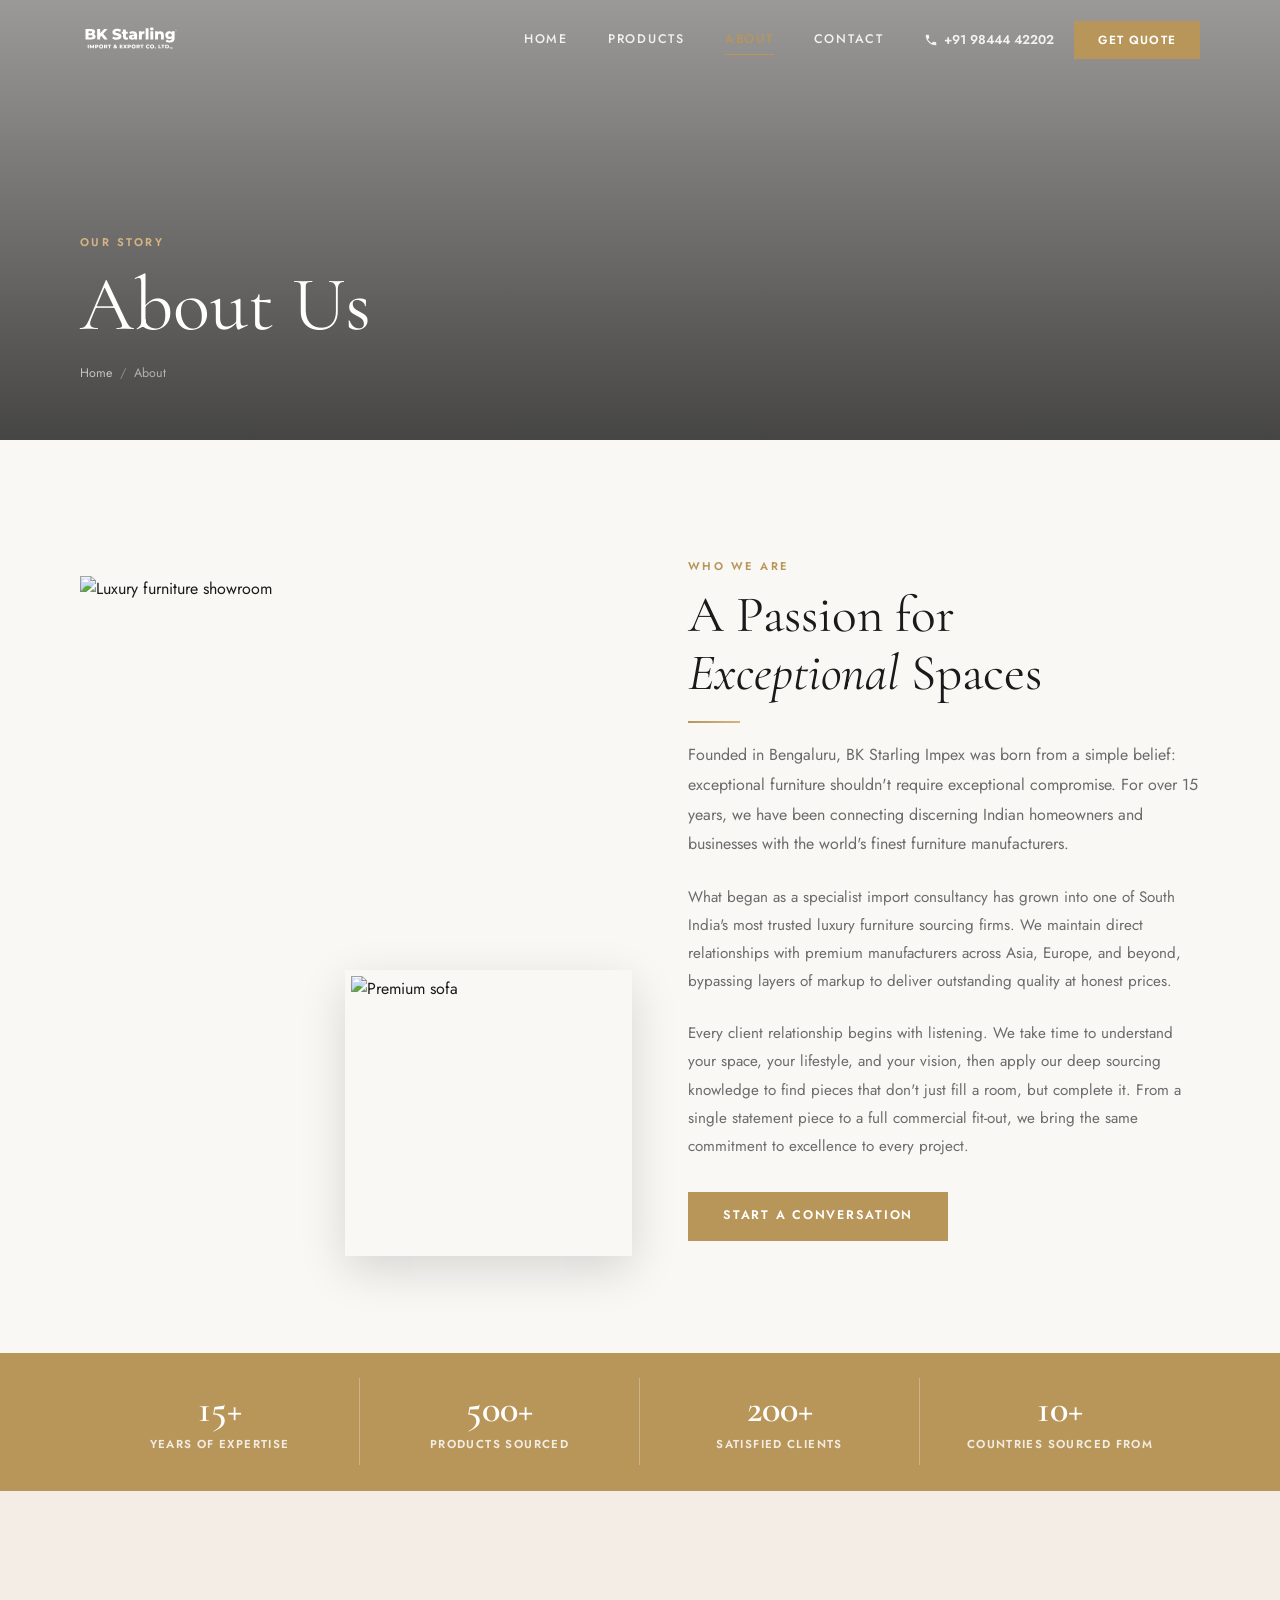
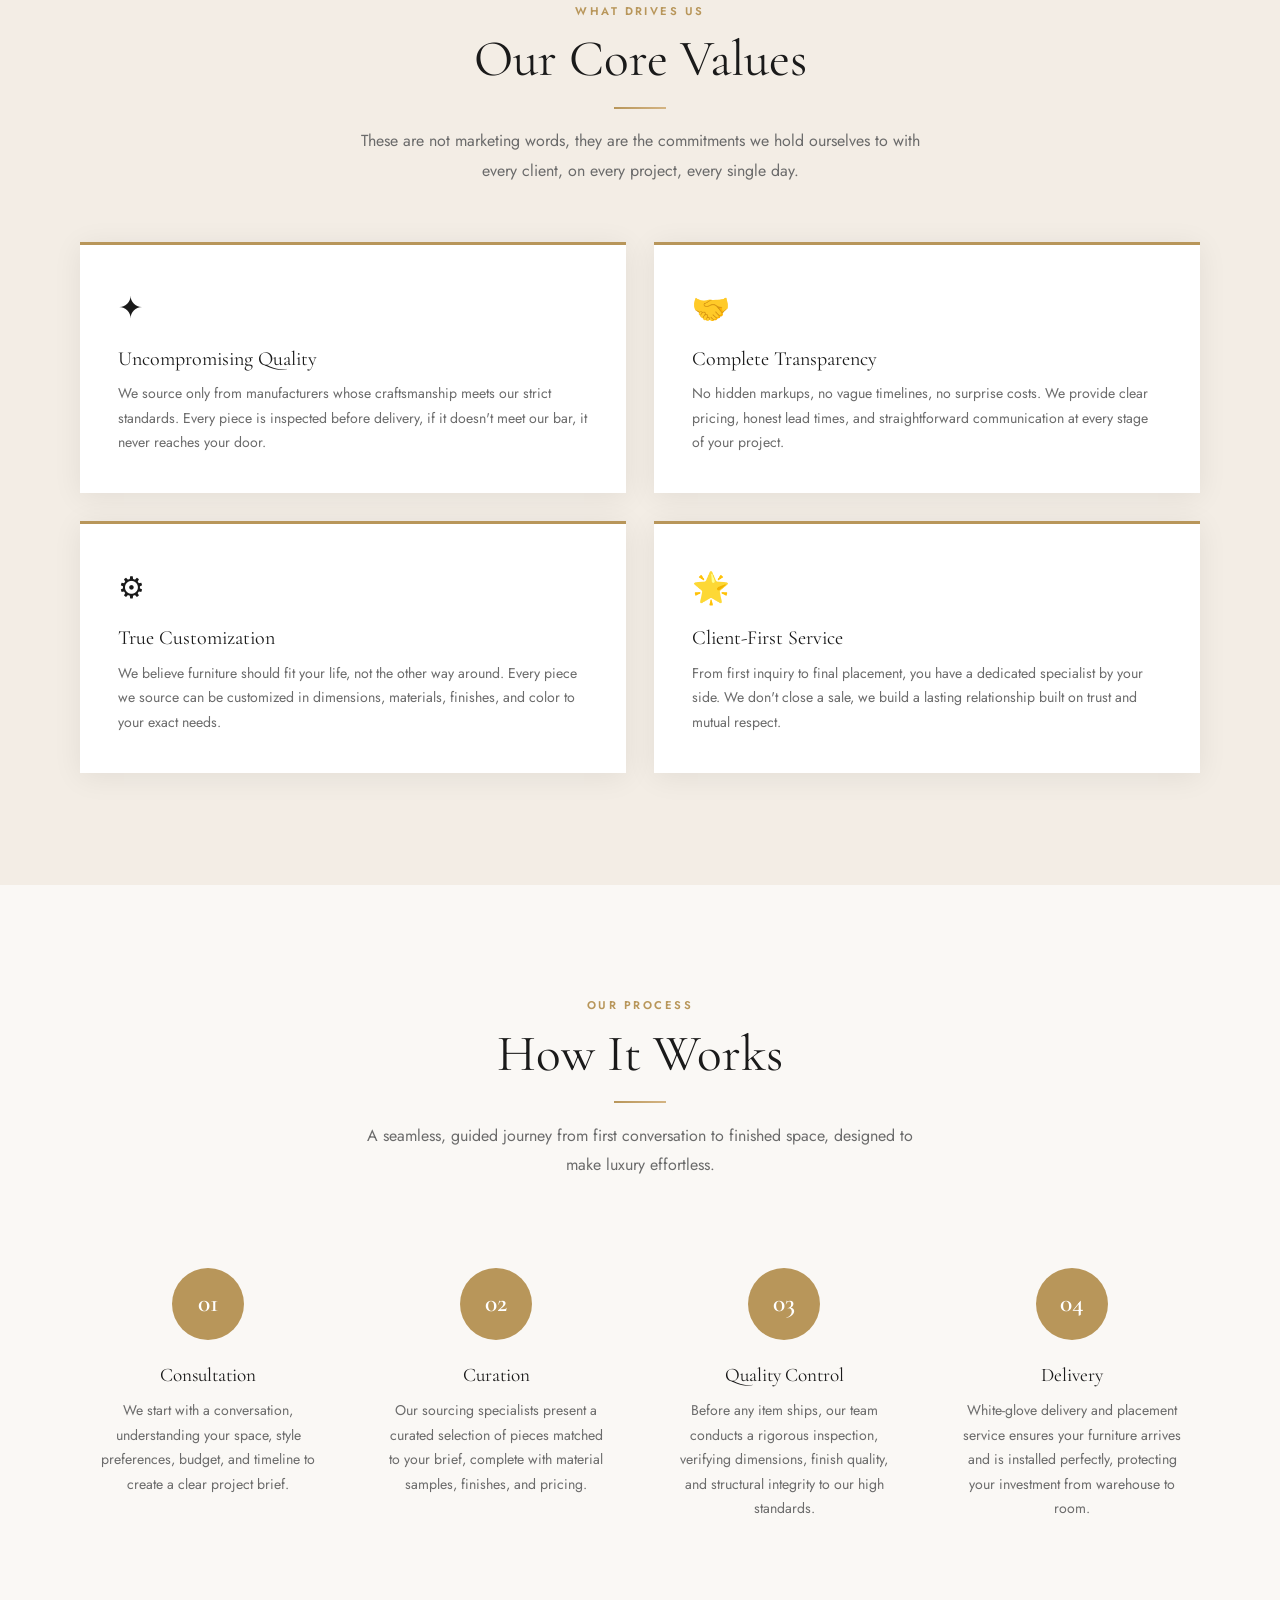
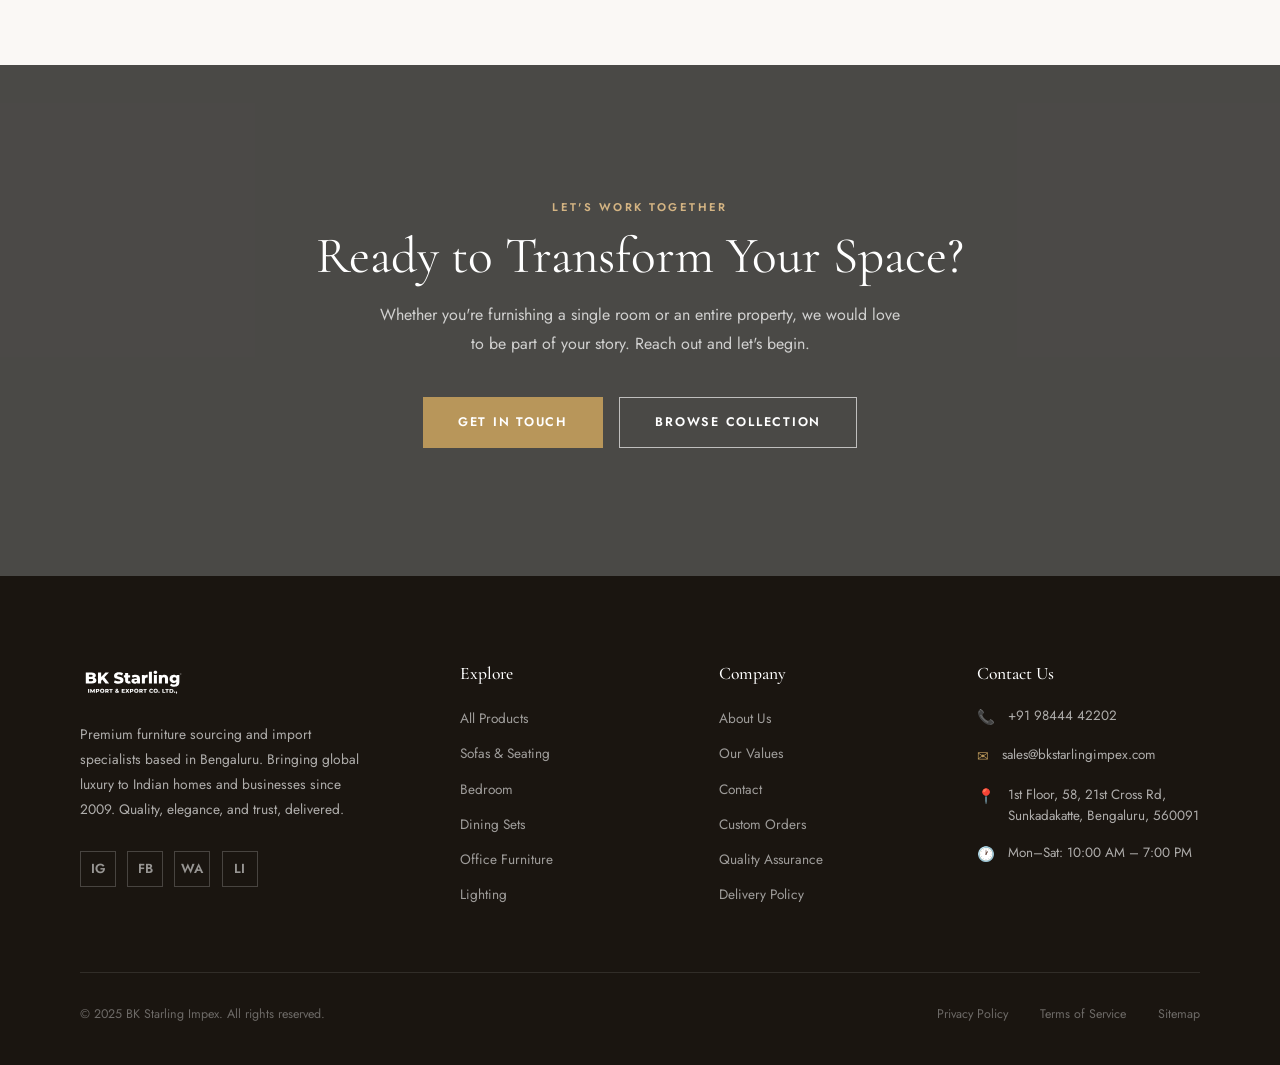
==== commit fddba3f4: "Add SVG logo and remove em dashes - Replace text logo with Bk_Starling.svg in nav and footer across " ====
--- a/about.html
+++ b/about.html
@@ -3,8 +3,8 @@
 <head>
   <meta charset="UTF-8">
   <meta name="viewport" content="width=device-width, initial-scale=1.0">
-  <title>About Us — BK Starling Impex</title>
-  <meta name="description" content="Learn about BK Starling Impex — Bengaluru's trusted luxury furniture sourcing and import specialists with over 15 years of experience.">
+  <title>About Us | BK Starling Impex</title>
+  <meta name="description" content="Learn about BK Starling Impex | Bengaluru's trusted luxury furniture sourcing and import specialists with over 15 years of experience.">
   <link rel="preconnect" href="https://fonts.googleapis.com">
   <link rel="preconnect" href="https://fonts.gstatic.com" crossorigin>
   <link href="https://fonts.googleapis.com/css2?family=Cormorant+Garamond:ital,wght@0,300;0,400;0,500;0,600;0,700;1,300;1,400;1,500&family=Jost:wght@300;400;500;600&display=swap" rel="stylesheet">
@@ -14,7 +14,7 @@
 
   <!-- ── NAVIGATION ── -->
   <nav class="nav scrolled" id="siteNav">
-    <a href="index.html" class="nav-logo">BK <span>Starling</span> Impex</a>
+    <a href="index.html" class="nav-logo"><img src="Bk_Starling.svg" class="logo-img" alt="BK Starling Impex"></a>
     <div class="nav-links">
       <a href="index.html">Home</a>
       <a href="products.html">Products</a>
@@ -80,10 +80,10 @@
             Founded in Bengaluru, BK Starling Impex was born from a simple belief: exceptional furniture shouldn't require exceptional compromise. For over 15 years, we have been connecting discerning Indian homeowners and businesses with the world's finest furniture manufacturers.
           </p>
           <p style="font-size:0.95rem; color:var(--text-light); line-height:1.85; margin-bottom:1.5rem">
-            What began as a specialist import consultancy has grown into one of South India's most trusted luxury furniture sourcing firms. We maintain direct relationships with premium manufacturers across Asia, Europe, and beyond — bypassing layers of markup to deliver outstanding quality at honest prices.
+            What began as a specialist import consultancy has grown into one of South India's most trusted luxury furniture sourcing firms. We maintain direct relationships with premium manufacturers across Asia, Europe, and beyond, bypassing layers of markup to deliver outstanding quality at honest prices.
           </p>
           <p style="font-size:0.95rem; color:var(--text-light); line-height:1.85; margin-bottom:2rem">
-            Every client relationship begins with listening. We take time to understand your space, your lifestyle, and your vision — then apply our deep sourcing knowledge to find pieces that don't just fill a room, but complete it. From a single statement piece to a full commercial fit-out, we bring the same commitment to excellence to every project.
+            Every client relationship begins with listening. We take time to understand your space, your lifestyle, and your vision, then apply our deep sourcing knowledge to find pieces that don't just fill a room, but complete it. From a single statement piece to a full commercial fit-out, we bring the same commitment to excellence to every project.
           </p>
           <a href="contact.html" class="btn btn-primary">Start a Conversation</a>
         </div>
@@ -106,13 +106,13 @@
         <span class="section-tag">What Drives Us</span>
         <h2>Our Core Values</h2>
         <div class="gold-line center"></div>
-        <p class="section-subtitle">These are not marketing words — they are the commitments we hold ourselves to with every client, on every project, every single day.</p>
+        <p class="section-subtitle">These are not marketing words, they are the commitments we hold ourselves to with every client, on every project, every single day.</p>
       </div>
       <div class="values-grid" style="margin-top:2rem">
         <div class="val-card fade-up">
           <div class="val-icon">✦</div>
           <h4 class="val-title">Uncompromising Quality</h4>
-          <p class="val-text">We source only from manufacturers whose craftsmanship meets our strict standards. Every piece is inspected before delivery — if it doesn't meet our bar, it never reaches your door.</p>
+          <p class="val-text">We source only from manufacturers whose craftsmanship meets our strict standards. Every piece is inspected before delivery, if it doesn't meet our bar, it never reaches your door.</p>
         </div>
         <div class="val-card fade-up">
           <div class="val-icon">🤝</div>
@@ -122,12 +122,12 @@
         <div class="val-card fade-up">
           <div class="val-icon">⚙</div>
           <h4 class="val-title">True Customization</h4>
-          <p class="val-text">We believe furniture should fit your life — not the other way around. Every piece we source can be customized in dimensions, materials, finishes, and color to your exact needs.</p>
+          <p class="val-text">We believe furniture should fit your life, not the other way around. Every piece we source can be customized in dimensions, materials, finishes, and color to your exact needs.</p>
         </div>
         <div class="val-card fade-up">
           <div class="val-icon">🌟</div>
           <h4 class="val-title">Client-First Service</h4>
-          <p class="val-text">From first inquiry to final placement, you have a dedicated specialist by your side. We don't close a sale — we build a lasting relationship built on trust and mutual respect.</p>
+          <p class="val-text">From first inquiry to final placement, you have a dedicated specialist by your side. We don't close a sale, we build a lasting relationship built on trust and mutual respect.</p>
         </div>
       </div>
     </div>
@@ -140,7 +140,7 @@
         <span class="section-tag">Our Process</span>
         <h2>How It Works</h2>
         <div class="gold-line center"></div>
-        <p class="section-subtitle">A seamless, guided journey from first conversation to finished space — designed to make luxury effortless.</p>
+        <p class="section-subtitle">A seamless, guided journey from first conversation to finished space, designed to make luxury effortless.</p>
       </div>
 
       <div style="display:grid; grid-template-columns:repeat(4,1fr); gap:2rem; margin-top:3rem">
@@ -148,25 +148,25 @@
         <div class="fade-up" style="text-align:center; padding:2rem 1rem">
           <div style="width:72px;height:72px;background:var(--gold);border-radius:50%;display:flex;align-items:center;justify-content:center;margin:0 auto 1.5rem;font-family:var(--font-h);font-size:1.6rem;font-weight:600;color:var(--white)">01</div>
           <h4 style="font-family:var(--font-h);font-size:1.2rem;margin-bottom:0.75rem">Consultation</h4>
-          <p style="font-size:0.88rem;color:var(--text-light);line-height:1.75">We start with a conversation — understanding your space, style preferences, budget, and timeline to create a clear project brief.</p>
+          <p style="font-size:0.88rem;color:var(--text-light);line-height:1.75">We start with a conversation, understanding your space, style preferences, budget, and timeline to create a clear project brief.</p>
         </div>
 
         <div class="fade-up" style="text-align:center; padding:2rem 1rem">
           <div style="width:72px;height:72px;background:var(--gold);border-radius:50%;display:flex;align-items:center;justify-content:center;margin:0 auto 1.5rem;font-family:var(--font-h);font-size:1.6rem;font-weight:600;color:var(--white)">02</div>
           <h4 style="font-family:var(--font-h);font-size:1.2rem;margin-bottom:0.75rem">Curation</h4>
-          <p style="font-size:0.88rem;color:var(--text-light);line-height:1.75">Our sourcing specialists present a curated selection of pieces matched to your brief — complete with material samples, finishes, and pricing.</p>
+          <p style="font-size:0.88rem;color:var(--text-light);line-height:1.75">Our sourcing specialists present a curated selection of pieces matched to your brief, complete with material samples, finishes, and pricing.</p>
         </div>
 
         <div class="fade-up" style="text-align:center; padding:2rem 1rem">
           <div style="width:72px;height:72px;background:var(--gold);border-radius:50%;display:flex;align-items:center;justify-content:center;margin:0 auto 1.5rem;font-family:var(--font-h);font-size:1.6rem;font-weight:600;color:var(--white)">03</div>
           <h4 style="font-family:var(--font-h);font-size:1.2rem;margin-bottom:0.75rem">Quality Control</h4>
-          <p style="font-size:0.88rem;color:var(--text-light);line-height:1.75">Before any item ships, our team conducts a rigorous inspection — verifying dimensions, finish quality, and structural integrity to our high standards.</p>
+          <p style="font-size:0.88rem;color:var(--text-light);line-height:1.75">Before any item ships, our team conducts a rigorous inspection, verifying dimensions, finish quality, and structural integrity to our high standards.</p>
         </div>
 
         <div class="fade-up" style="text-align:center; padding:2rem 1rem">
           <div style="width:72px;height:72px;background:var(--gold);border-radius:50%;display:flex;align-items:center;justify-content:center;margin:0 auto 1.5rem;font-family:var(--font-h);font-size:1.6rem;font-weight:600;color:var(--white)">04</div>
           <h4 style="font-family:var(--font-h);font-size:1.2rem;margin-bottom:0.75rem">Delivery</h4>
-          <p style="font-size:0.88rem;color:var(--text-light);line-height:1.75">White-glove delivery and placement service ensures your furniture arrives and is installed perfectly — protecting your investment from warehouse to room.</p>
+          <p style="font-size:0.88rem;color:var(--text-light);line-height:1.75">White-glove delivery and placement service ensures your furniture arrives and is installed perfectly, protecting your investment from warehouse to room.</p>
         </div>
 
       </div>
@@ -188,8 +188,8 @@
   <footer class="footer">
     <div class="footer-grid">
       <div>
-        <span class="footer-logo">BK <span>Starling</span> Impex</span>
-        <p class="footer-about">Premium furniture sourcing and import specialists based in Bengaluru. Bringing global luxury to Indian homes and businesses since 2009. Quality, elegance, and trust — delivered.</p>
+        <img src="Bk_Starling.svg" class="footer-logo-img" alt="BK Starling Impex">
+        <p class="footer-about">Premium furniture sourcing and import specialists based in Bengaluru. Bringing global luxury to Indian homes and businesses since 2009. Quality, elegance, and trust, delivered.</p>
         <div class="socials">
           <a class="s-link" href="#" aria-label="Instagram">IG</a>
           <a class="s-link" href="#" aria-label="Facebook">FB</a>
@@ -223,7 +223,7 @@
         <h4 class="footer-heading">Contact Us</h4>
         <div class="foot-c"><span class="foot-c-icon">📞</span><a href="tel:+919844442202">+91 98444 42202</a></div>
         <div class="foot-c"><span class="foot-c-icon">✉</span><a href="mailto:sales@bkstarlingimpex.com">sales@bkstarlingimpex.com</a></div>
-        <div class="foot-c"><span class="foot-c-icon">📍</span><span>1st Floor, 58, 21st Cross Rd,<br>Sunkadakatte, Bengaluru — 560091</span></div>
+        <div class="foot-c"><span class="foot-c-icon">📍</span><span>1st Floor, 58, 21st Cross Rd,<br>Sunkadakatte, Bengaluru, 560091</span></div>
         <div class="foot-c"><span class="foot-c-icon">🕐</span><span>Mon–Sat: 10:00 AM – 7:00 PM</span></div>
       </div>
     </div>
--- a/styles.css
+++ b/styles.css
@@ -1,5 +1,5 @@
 /* ============================================================
-   BK STARLING IMPEX — Luxury Furniture
+   BK STARLING IMPEX - Luxury Furniture
    White & Champagne Palette
    ============================================================ */
 
@@ -116,17 +116,27 @@
 }
 
 .nav-logo {
-  font-family: var(--font-h);
-  font-size: 1.45rem;
-  font-weight: 600;
-  letter-spacing: 0.07em;
-  text-transform: uppercase;
-  color: var(--white);
   flex: 1;
-  transition: var(--t);
-}
-.nav-logo span { color: var(--gold); }
-.nav.scrolled .nav-logo { color: var(--text); }
+  display: flex;
+  align-items: center;
+}
+
+.logo-img {
+  height: 38px;
+  width: auto;
+  display: block;
+  filter: brightness(0) invert(1);
+  transition: filter 0.3s ease;
+}
+.nav.scrolled .logo-img { filter: none; }
+
+.footer-logo-img {
+  height: 40px;
+  width: auto;
+  display: block;
+  filter: brightness(0) invert(1);
+  margin-bottom: 1.1rem;
+}
 
 .nav-links {
   display: flex;
@@ -685,17 +695,7 @@
   margin-bottom: 3.5rem;
 }
 
-.footer-logo {
-  font-family: var(--font-h);
-  font-size: 1.4rem;
-  font-weight: 600;
-  letter-spacing: 0.07em;
-  text-transform: uppercase;
-  color: var(--white);
-  display: block;
-  margin-bottom: 1.1rem;
-}
-.footer-logo span { color: var(--gold); }
+.footer-logo { display: none; }
 
 .footer-about { font-size: 0.86rem; line-height: 1.82; margin-bottom: 1.8rem; max-width: 290px; }
 
